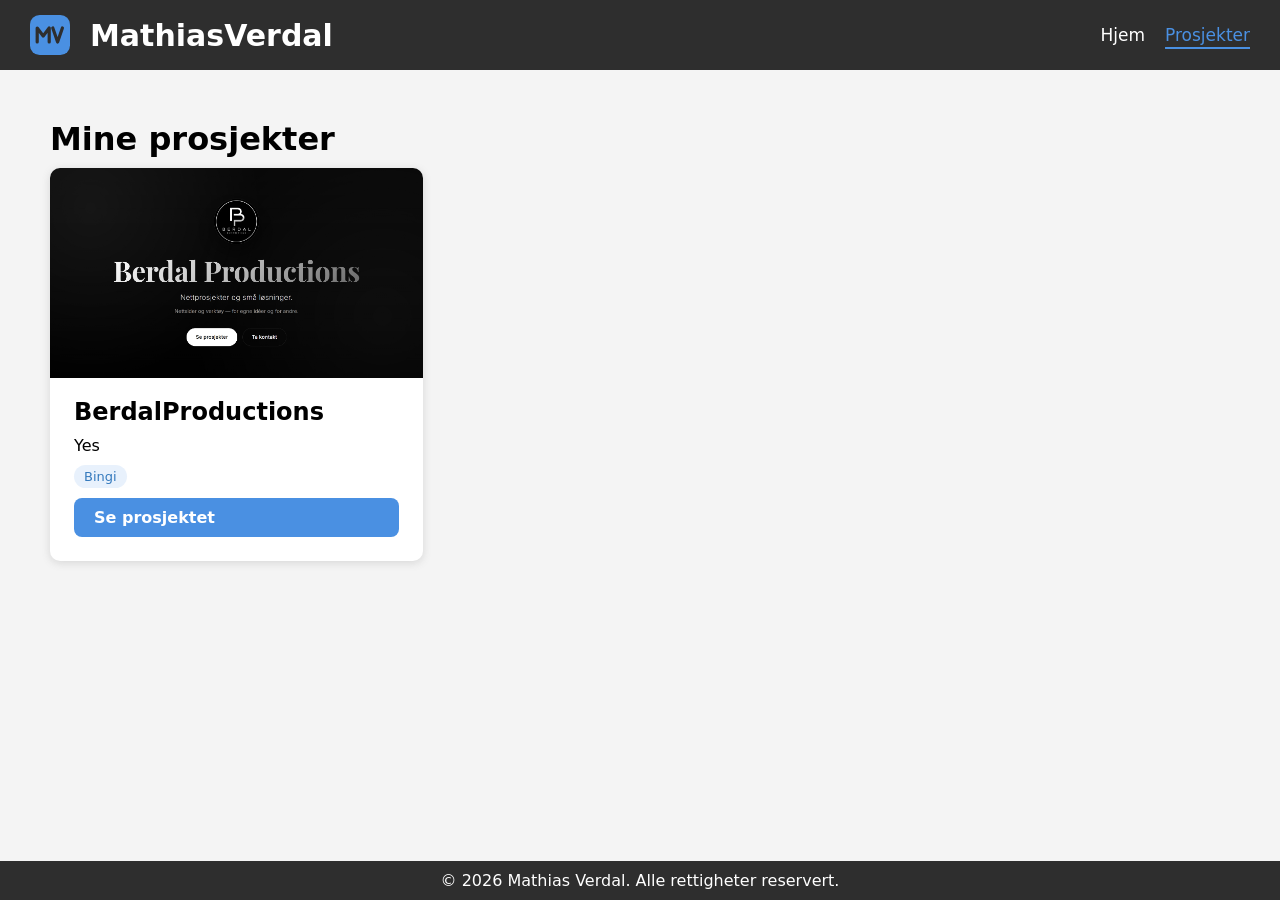
==== berdal_portfolio/projects.html @ 7c7452c9 "Add files via upload" ====
<!DOCTYPE html>
<html lang="no">
<head>
    <meta charset="UTF-8">
    <meta name="viewport" content="width=device-width, initial-scale=1">
    <title>Prosjekter | Mathias Verdal</title>
    <link rel="stylesheet" href="style.css">
    <link rel="icon" type="image/svg+xml" href="assets/logo.svg">
</head>
<body>
    <header>
        <img src="assets/logo.svg" alt="MV" class="mv_logo">
        <h1>MathiasVerdal</h1>
        <a class="header-link" href="index.html">Hjem</a>
        <a class="header-link active" href="projects.html" aria-current="page">Prosjekter</a>
    </header>
    <div class="content_projects">
        <h1>Mine prosjekter</h1>
        <div class="project_grid">
            <article class="project_card">
                <img src="assets/berdalproductions.jpg" alt="Skjermbilde av BerdalProductions">
                <div class="project_body">
                    <h2>BerdalProductions</h2>
                    <p>Yes</p>
                    <ul class="tags">
                        <li>Bingi</li>
                    </ul>
                    <a class="project_link" href="https://berdalproductions.netlify.app" target="_blank">Se prosjektet</a>
                </div>
            </article>
        </div>
    </div>
    <footer>
        <p>© 2026 Mathias Verdal. Alle rettigheter reservert.</p>
    </footer>
</body>
</html>
---- berdal_portfolio/style.css ----
* { 
    margin: 0px;
    padding: 0px;
}

body {
  background-color: #f4f4f4;
  font-family: system-ui, -apple-system, BlinkMacSystemFont, 'Segoe UI', Roboto, Oxygen, Ubuntu, Cantarell, 'Open Sans', 'Helvetica Neue', sans-serif;
  margin: 0;
  min-height: 100vh;
  display: flex;
  flex-direction: column;
}

header {
  background: #2E2E2E;
  padding: 15px 30px;
  display: flex;
  align-items: center;
  gap: 20px;
  position: sticky;
  top: 0;
  z-index: 100;
}

header h1 {
  color: #FFFFFF;
  font-size: 30px;
  margin: 0;
  margin-right: auto;
}

header a {
  color: #FFFFFF;
  font-size: 17px;
  text-decoration: none;
}

.header-link:hover {
  color: #4A90E2;
  text-decoration: underline;
}

.header-link.active {
  color: #4A90E2;
  text-decoration: underline;
  text-underline-offset: 6px;
  text-decoration-thickness: 2px;
}

footer {
  background: #2e2e2e;
  color: #ffffff;
  text-align: center;
  padding: 10px 20px;
  margin-top: auto;
}

.about {
  border-radius: 10px;
  box-shadow: rgba(99, 99, 99, 0.2) 0px 2px 8px 0px;
  padding-left: 80px;
  margin-left: 50px;
  margin-right: 50px;
  margin-top: 50px;
  background-color: #FFFFFF;
  display: flex;
  align-items: center;
}

.about p {
  font-size: 17px;
  margin-left: 50px;
  margin-right: 400px;
}

.content_home {
  margin-left: 50px;
  margin-right: 50px;
  margin-top: 100px;
  margin-bottom: 50px;
  display: flex;
  gap: 50px;
}

.mine_sider,
.kontakt_meg {
  flex: 1;
  border-radius: 10px;
  box-shadow: rgba(99, 99, 99, 0.2) 0px 2px 8px 0px;
  padding: 30px 40px;
  background-color: #FFFFFF;
  display: flex;
  flex-direction: column;
  align-items: center;
  justify-content: center;
  text-align: center;
}

.mine_sider a,
.kontakt_meg a {
  display: inline-block;
  min-width: 220px;
  margin-top: 15px;
  padding: 12px 24px;
  background-color: #4A90E2;
  color: #FFFFFF;
  text-decoration: none;
  font-weight: 600;
  border-radius: 8px;
  transition: background-color 0.2s, box-shadow 0.2;
}

.mine_sider a:hover,
.kontakt_meg a:hover {
  background-color: #357ABD;
  box-shadow: rgba(74, 144, 226, 0.4) 0px 4px 12px;
}

.mine_sider a:focus-visible,
.kontakt_meg a:focus-visible {
  outline: 3px solid #2E2E2E;
    outline-offset: 2px;
  }

.content_projects {
  margin: 50px;
}

.content-projects h1 {
  margin-bottom: 30px;
}

.project_grid {
  display: grid;
  grid-template-columns: repeat(auto-fill, minmax(300px, 1fr));
  gap: 30px;
}

.project_card {
  background-color: #FFFFFF;
  border-radius: 10px;
  margin-top: 10px;
  box-shadow: rgba(99, 99, 99, 0.2) 0px 2px 8px 0px;
  overflow: hidden;
  display: flex;
  flex-direction: column;
  transition: transform 0.2s, box-shadow 0.2s;
}

.project_card:hover {
  transform: translateY(-4px);
  box-shadow: rgba(99, 99, 99, 0.3) 0px 6px 16px 0px;
}

.project_card img {
  width: 100%;
  aspect-ratio: 16 / 9;
  object-fit: cover;
}

.project_body {
  padding: 20px 24px 24px;
  display: flex;
  flex-direction: column;
  gap: 10px;
  flex: 1;
}

.tags {
  display: flex;
  flex-wrap: wrap;
  gap: 8px;
  list-style: none;
}

.tags li {
  font-size: 13px;
  padding: 4px 10px;
  border-radius: 999px;
  background-color: #E8F1FC;
  color: #357ABD;
}

.project_link {
  margin-top: auto;    
  padding: 10px 20px;
  background-color: #4A90E2;
  color: #FFFFFF;
  text-decoration: none;
  font-weight: 600;
  border-radius: 8px;
}

.project_link:hover { 
  background-color: #357ABD; 
}

hr{
  border: solid 2.5px #4A90E2;
  width: 40px;
  border-radius: 8px;
  margin-top: 2px;
}

.profile-image {
  width: 250px;
  height: 250px;
  margin-top: 20px;
  margin-bottom: 20px;
  border-radius: 50%;
  border: 5px solid #4A90E2;
  
}

.mv_logo {
  width: 40px;
  height: auto;
}
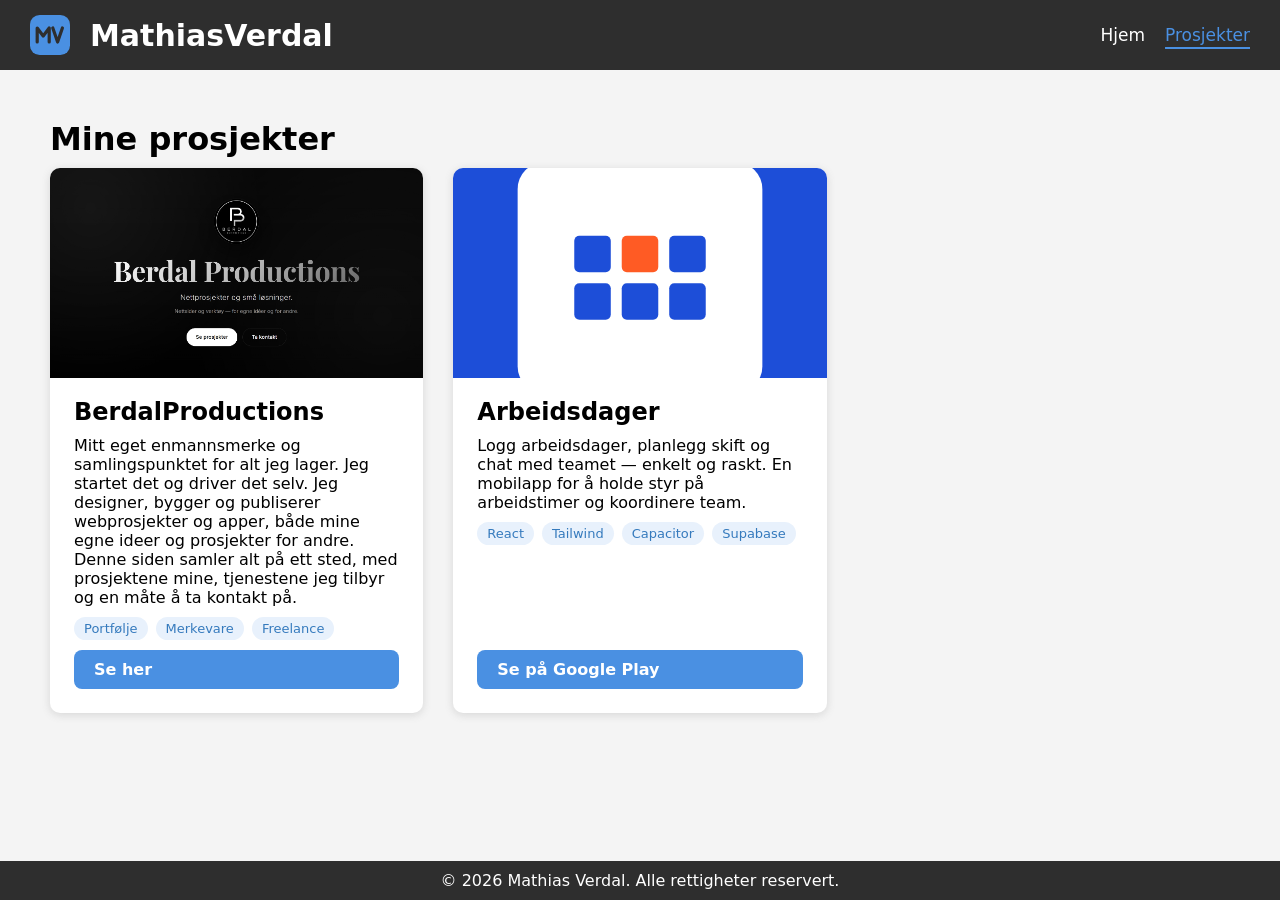
==== commit ff836cdd: "Add files via upload" ====
--- a/berdal_portfolio/projects.html
+++ b/berdal_portfolio/projects.html
@@ -21,11 +21,22 @@
                 <img src="assets/berdalproductions.jpg" alt="Skjermbilde av BerdalProductions">
                 <div class="project_body">
                     <h2>BerdalProductions</h2>
-                    <p>Yes</p>
+                    <p>Mitt eget enmannsmerke og samlingspunktet for alt jeg lager. Jeg startet det og driver det selv. Jeg designer, bygger og publiserer webprosjekter og apper, både mine egne ideer og prosjekter for andre. Denne siden samler alt på ett sted, med prosjektene mine, tjenestene jeg tilbyr og en måte å ta kontakt på.</p>
                     <ul class="tags">
-                        <li>Bingi</li>
+                        <li>Portfølje</li><li>Merkevare</li><li>Freelance</li>
                     </ul>
-                    <a class="project_link" href="https://berdalproductions.netlify.app" target="_blank">Se prosjektet</a>
+                    <a class="project_link" href="https://berdalproductions.netlify.app" target="_blank">Se her</a>
+                </div>
+            </article>
+            <article class="project_card">
+                <img src="assets/arbeidsdager.svg" alt="Skjermbilde av arbeidsdager">
+                <div class="project_body">
+                    <h2>Arbeidsdager</h2>
+                    <p>Logg arbeidsdager, planlegg skift og chat med teamet — enkelt og raskt. En mobilapp for å holde styr på arbeidstimer og koordinere team.</p>
+                    <ul class="tags">
+                        <li>React</li><li>Tailwind</li><li>Capacitor</li><li>Supabase</li>
+                    </ul>
+                    <a class="project_link" href="https://play.google.com/store/apps/details?id=no.arbeidsdager.app" target="_blank">Se på Google Play</a>
                 </div>
             </article>
         </div>
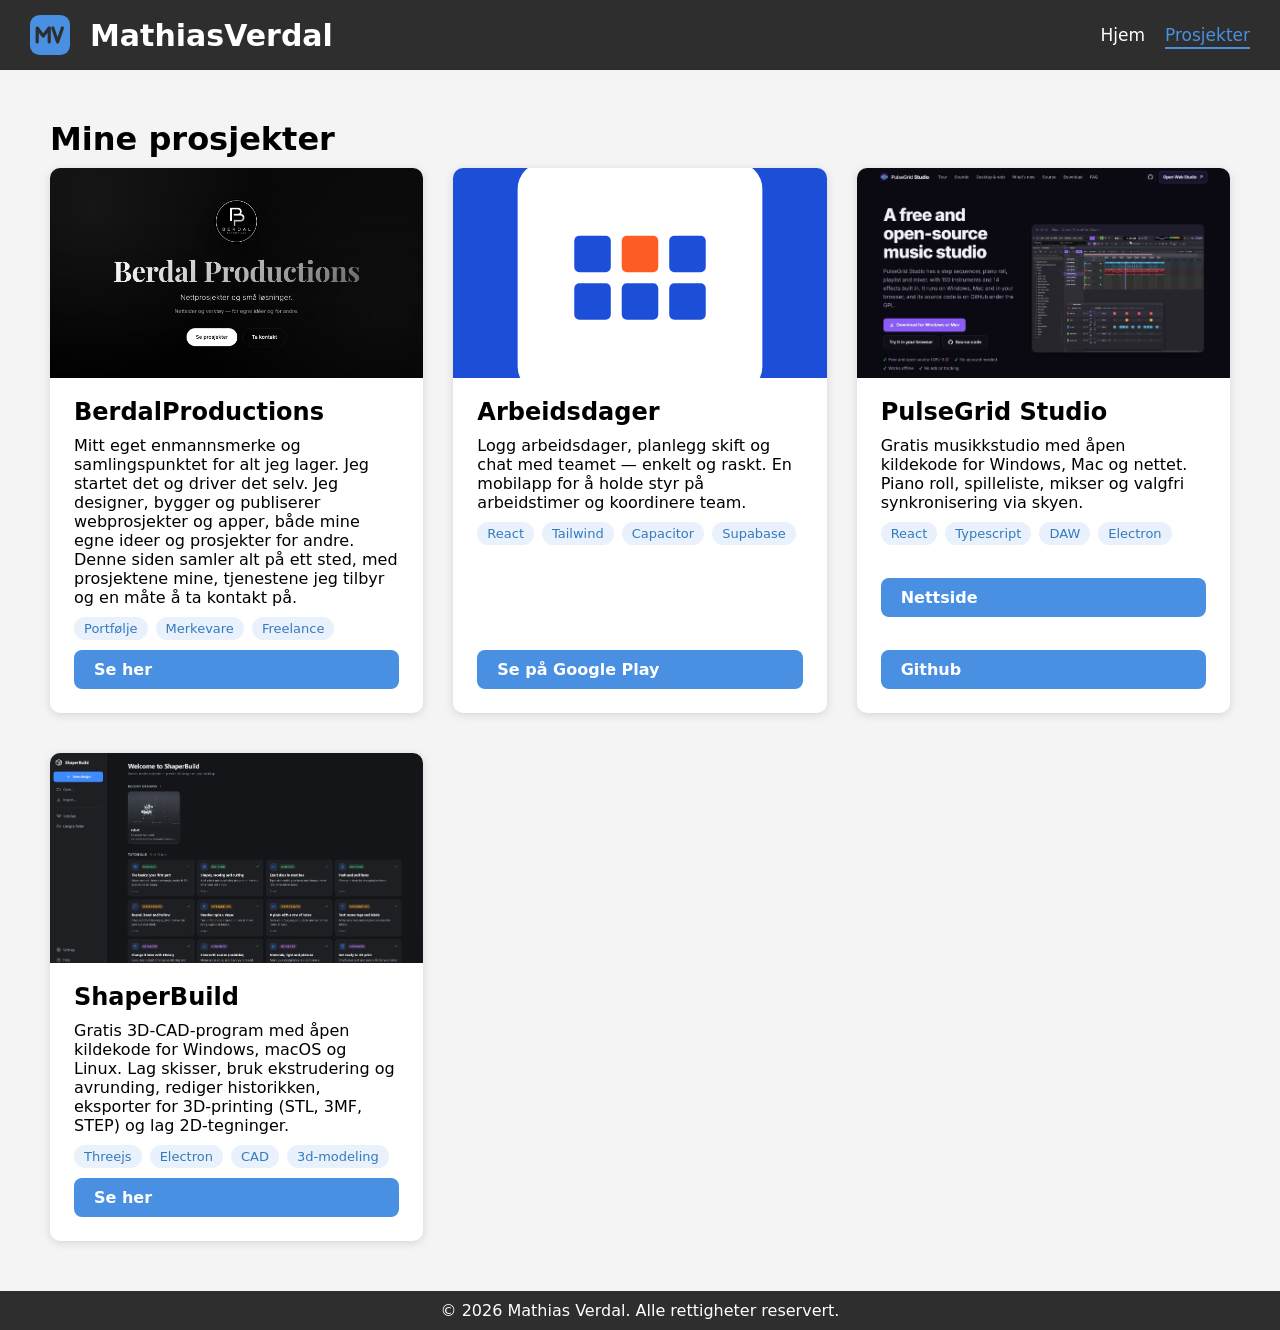
==== commit ce9ef139: "optimized for mobile and more projects" ====
--- a/berdal_portfolio/projects.html
+++ b/berdal_portfolio/projects.html
@@ -11,8 +11,13 @@
     <header>
         <img src="assets/logo.svg" alt="MV" class="mv_logo">
         <h1>MathiasVerdal</h1>
-        <a class="header-link" href="index.html">Hjem</a>
-        <a class="header-link active" href="projects.html" aria-current="page">Prosjekter</a>
+        <button class="menu-toggle" type="button" aria-label="Meny" aria-expanded="false" aria-controls="nav-links">
+            <span></span><span></span><span></span>
+        </button>
+        <nav class="nav-links" id="nav-links">
+            <a class="header-link" href="index.html">Hjem</a>
+            <a class="header-link active" href="projects.html" aria-current="page">Prosjekter</a>
+        </nav>
     </header>
     <div class="content_projects">
         <h1>Mine prosjekter</h1>
@@ -39,10 +44,34 @@
                     <a class="project_link" href="https://play.google.com/store/apps/details?id=no.arbeidsdager.app" target="_blank">Se på Google Play</a>
                 </div>
             </article>
+            <article class="project_card">
+                <img src="assets/pulsegridstudio.jpg" alt="Skjermbilde av pulsegrid studio">
+                <div class="project_body">
+                    <h2>PulseGrid Studio</h2>
+                    <p>Gratis musikkstudio med åpen kildekode for Windows, Mac og nettet. Piano roll, spilleliste, mikser og valgfri synkronisering via skyen.</p>
+                    <ul class="tags">
+                        <li>React</li><li>Typescript</li><li>DAW</li><li>Electron</li>
+                    </ul>
+                    <a class="project_link" href="https://pulsegridstudio.netlify.app" target="_blank">Nettside</a>
+                    <a class="project_link" href="https://github.com/BerdalYe/pulsegrid-studio" target="_blank">Github</a>
+                </div>
+            </article>
+            <article class="project_card">
+                <img src="assets/shaperbuild.jpg" alt="Skjermbilde av shaperbuild">
+                <div class="project_body">
+                    <h2>ShaperBuild</h2>
+                    <p>Gratis 3D-CAD-program med åpen kildekode for Windows, macOS og Linux. Lag skisser, bruk ekstrudering og avrunding, rediger historikken, eksporter for 3D-printing (STL, 3MF, STEP) og lag 2D-tegninger.</p>
+                    <ul class="tags">
+                        <li>Threejs</li><li>Electron</li><li>CAD</li><li>3d-modeling</li>
+                    </ul>
+                    <a class="project_link" href="https://github.com/BerdalYe/ShaperBuild" target="_blank">Se her</a>
+                </div>
+            </article>
         </div>
     </div>
     <footer>
         <p>© 2026 Mathias Verdal. Alle rettigheter reservert.</p>
     </footer>
+    <script src="script.js"></script>
 </body>
 </html>
--- a/berdal_portfolio/style.css
+++ b/berdal_portfolio/style.css
@@ -34,6 +34,47 @@
   color: #FFFFFF;
   font-size: 17px;
   text-decoration: none;
+}
+
+.nav-links {
+  display: flex;
+  gap: 20px;
+}
+
+.menu-toggle {
+  display: none;
+  background: none;
+  border: none;
+  padding: 8px;
+  cursor: pointer;
+  flex-direction: column;
+  gap: 5px;
+}
+
+.menu-toggle span {
+  display: block;
+  width: 24px;
+  height: 3px;
+  background-color: #FFFFFF;
+  border-radius: 2px;
+  transition: transform 0.2s, opacity 0.2s;
+}
+
+.menu-toggle:focus-visible {
+  outline: 3px solid #4A90E2;
+  outline-offset: 2px;
+}
+
+.menu-toggle[aria-expanded="true"] span:nth-child(1) {
+  transform: translateY(8px) rotate(45deg);
+}
+
+.menu-toggle[aria-expanded="true"] span:nth-child(2) {
+  opacity: 0;
+}
+
+.menu-toggle[aria-expanded="true"] span:nth-child(3) {
+  transform: translateY(-8px) rotate(-45deg);
 }
 
 .header-link:hover {
@@ -108,7 +149,7 @@
   text-decoration: none;
   font-weight: 600;
   border-radius: 8px;
-  transition: background-color 0.2s, box-shadow 0.2;
+  transition: background-color 0.2s, box-shadow 0.2s;
 }
 
 .mine_sider a:hover,
@@ -133,7 +174,7 @@
 
 .project_grid {
   display: grid;
-  grid-template-columns: repeat(auto-fill, minmax(300px, 1fr));
+  grid-template-columns: repeat(auto-fill, minmax(min(300px, 100%), 1fr));
   gap: 30px;
 }
 
@@ -216,4 +257,85 @@
 .mv_logo {
   width: 40px;
   height: auto;
+}
+
+@media (max-width: 900px) {
+  .about {
+    flex-direction: column;
+    padding: 0 24px 24px;
+    margin: 30px 20px 0;
+  }
+
+  .about p {
+    margin: 0;
+  }
+
+  .content_home {
+    flex-direction: column;
+    gap: 20px;
+    margin: 30px 20px;
+  }
+}
+
+@media (max-width: 600px) {
+  header {
+    padding: 12px 16px;
+  }
+
+  header h1 {
+    font-size: 22px;
+  }
+
+  .menu-toggle {
+    display: flex;
+  }
+
+  .nav-links {
+    display: none;
+    position: absolute;
+    top: 100%;
+    left: 0;
+    right: 0;
+    flex-direction: column;
+    gap: 0;
+    background: #2E2E2E;
+    border-top: 1px solid #4a4a4a;
+    box-shadow: rgba(0, 0, 0, 0.3) 0px 8px 12px;
+  }
+
+  .nav-links.open {
+    display: flex;
+  }
+
+  .nav-links a {
+    padding: 14px 16px;
+  }
+
+  .profile-image {
+    width: 180px;
+    height: 180px;
+  }
+
+  .about p {
+    font-size: 16px;
+  }
+
+  .mine_sider,
+  .kontakt_meg {
+    padding: 24px 20px;
+  }
+
+  .mine_sider a,
+  .kontakt_meg a {
+    min-width: 0;
+    width: 100%;
+    max-width: 200px;
+    margin-top: 10px;
+    padding: 9px 16px;
+    font-size: 15px;
+  }
+
+  .content_projects {
+    margin: 20px;
+  }
 }
